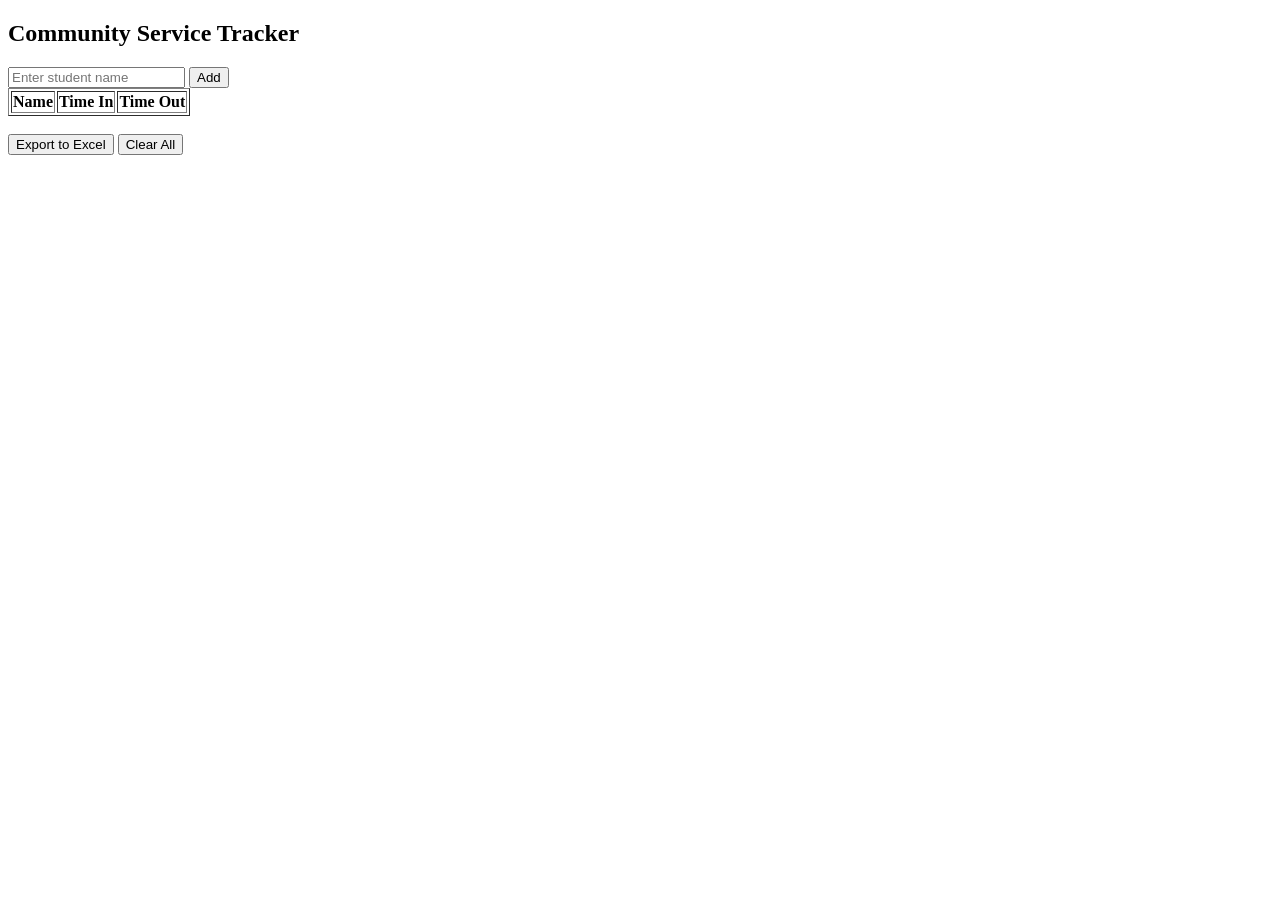
==== addlist.html @ 60f92442 "my first commit" ====
<!DOCTYPE html>
<html lang="en">
<head>
    <meta charset="UTF-8">
    <meta name="viewport" content="width=device-width, initial-scale=1.0">
    <title>Community Service Tracker</title>
    <script src="https://cdn.sheetjs.com/xlsx-latest/package/dist/xlsx.full.min.js"></script>
    

</head>

<body>
    <h2>Community Service Tracker</h2>

    <input type="text" id="studentName" placeholder="Enter student name">
    <button onclick="addStudent()">Add</button>

    <table border="1">
        <thead>
            <tr>
                <th>Name</th>
                <th>Time In</th>
                <th>Time Out</th>
            </tr>
        </thead>
        <tbody id="studentTable"></tbody>
    </table>

    <br>
    <button onclick="exportToExcel()">Export to Excel</button>
    <button onclick="clearData()">Clear All</button>
<body>
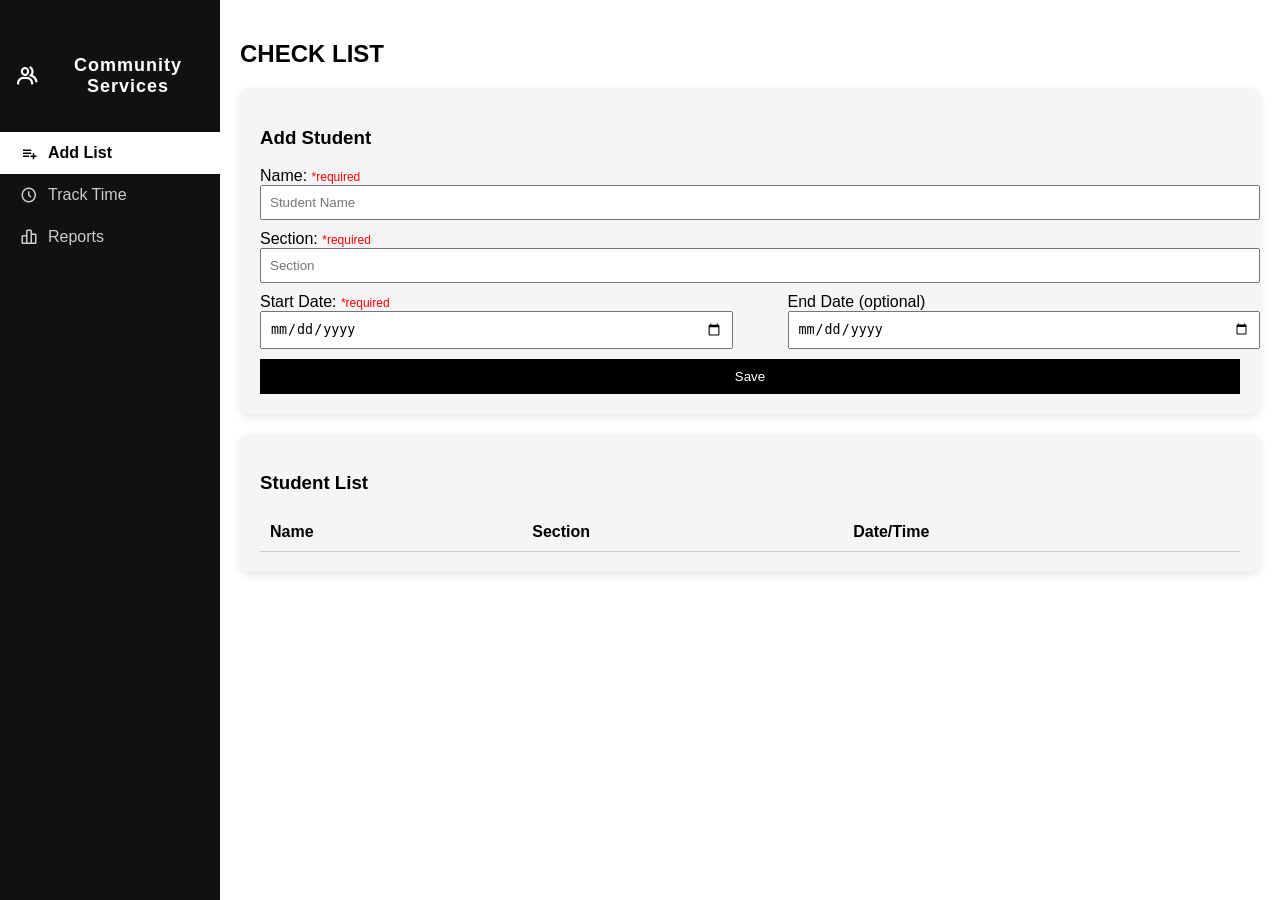
==== commit 8efda8ae: "Make check list and time in/time out page" ====
--- a/addlist.html
+++ b/addlist.html
@@ -1,33 +1,97 @@
 <!DOCTYPE html>
-<html lang="en">
+<html>
 <head>
-    <meta charset="UTF-8">
-    <meta name="viewport" content="width=device-width, initial-scale=1.0">
-    <title>Community Service Tracker</title>
-    <script src="https://cdn.sheetjs.com/xlsx-latest/package/dist/xlsx.full.min.js"></script>
-    
-
+    <title>Add List</title>
+    <link rel="stylesheet" href="addlist.css">
+    <link href='https://unpkg.com/boxicons@2.1.4/css/boxicons.min.css' rel='stylesheet'>
 </head>
-
-<body>
-    <h2>Community Service Tracker</h2>
-
-    <input type="text" id="studentName" placeholder="Enter student name">
-    <button onclick="addStudent()">Add</button>
-
-    <table border="1">
-        <thead>
-            <tr>
-                <th>Name</th>
-                <th>Time In</th>
-                <th>Time Out</th>
-            </tr>
-        </thead>
-        <tbody id="studentTable"></tbody>
-    </table>
-
-    <br>
-    <button onclick="exportToExcel()">Export to Excel</button>
-    <button onclick="clearData()">Clear All</button>
 <body>
 
+    <!-- SIDE NAV -->
+    <div class="sidenav">
+    
+        <div class="logo">
+            <i class='bx bx-group'></i>
+            <p>Community Services</p>
+        </div>
+
+        <a href="addlist.html" class="active">
+            <i class='bx bx-list-plus'></i> Add List
+        </a>
+
+        <a href="trackTime.html">
+            <i class='bx bx-time-five'></i> Track Time
+        </a>
+
+        <a href="reports.html">
+            <i class='bx bx-bar-chart-alt-2'></i> Reports
+        </a>
+
+    </div>
+
+    <!-- MAIN -->
+    <div class="main">
+        <h2>CHECK LIST</h2>
+
+        <!-- 🔷 FORM CONTAINER -->
+        <div class="form-container">
+            <h3>Add Student</h3>
+
+            <Label font-size:12px;>Name: </Label><label style="color:red; font-size:12px;">*required</label>
+            <input type="text" id="name" placeholder="Student Name">
+            
+            <Label font-size:12px;>Section: </Label><label style="color:red; font-size:12px;">*required</label>
+            <input type="text" id="section" placeholder="Section">
+            
+            <div class="date-group">
+                <div>
+                    <Label font-size:12px;>Start Date: </Label><label style="color:red; font-size:12px;">*required</label>
+                    <input type="date" id="startDate">
+                </div>
+
+                <div>
+                    <label>End Date (optional)</label>
+                    <input type="date" id="endDate">
+                </div>
+            </div>
+
+            <div id="timeContainer" style="display:none;">
+                <label>Hours (for 1-day service)</label>
+                
+                <div class="radio-group">
+                    <label><input type="radio" name="hours" value="1"> 1 hr</label>
+                    <label><input type="radio" name="hours" value="2"> 2 hrs</label>
+                    <label><input type="radio" name="hours" value="3"> 3 hrs</label>
+                    <label><input type="radio" name="hours" value="4"> 4 hrs</label>
+                    <label><input type="radio" name="hours" value="5"> 5 hrs</label>
+                    <label><input type="radio" name="hours" value="6"> 6 hrs</label>
+                    <label><input type="radio" name="hours" value="7"> 7 hrs</label>
+                    <label><input type="radio" name="hours" value="8"> 8 hrs</label>
+                </div>
+            </div>
+
+            <button onclick="addStudent()">Save</button>
+        </div>
+
+        <!-- 🔷 LIST DISPLAY -->
+        <div class="list-container">
+            <h3>Student List</h3>
+            <table>
+                <thead>
+                    <tr>
+                        <th>Name</th>
+                        <th>Section</th>
+                        <th>Date/Time</th>
+                    </tr>
+                </thead>
+                <tbody id="studentTable">
+                    <!-- JS will insert here -->
+                </tbody>
+            </table>
+        </div>
+
+    </div>
+
+    <script src="addlist.js"></script>
+</body>
+</html>
--- a/addlist.css
+++ b/addlist.css
@@ -0,0 +1,265 @@
+/* Reset */
+body {
+    margin: 0;
+    font-family: Arial, sans-serif;
+}
+
+/* Side Navigation */
+.sidenav {
+    height: 100%;
+    width: 220px;
+    position: fixed;
+    top: 0;
+    left: 0;
+    background-color: #111;
+    padding-top: 20px;
+}
+.sidenav p {
+    font-size: 30px;
+    font-weight: bold;
+    color: #fff;
+    text-align: center;
+    padding: 20px 10px;
+
+    margin: 0;
+    letter-spacing: 1px;
+    word-break: break-word;
+}
+.sidenav a {
+    display: flex;
+    align-items: center;
+    gap: 10px;
+
+    padding: 12px 20px;
+    text-decoration: none;
+    font-size: 16px;
+    color: #ccc;
+
+    transition: all 0.25s ease; /* smoother overall */
+}
+
+.sidenav a i {
+    font-size: 18px;
+    transition: transform 0.25s ease;
+}
+
+/* 🔥 Hover = pop out */
+.sidenav a:hover {
+    background-color: #575757;
+    color: white;
+
+    transform: scale(1.05); /* POP effect */
+    padding-left: 26px;
+
+    border-radius: 8px;
+    box-shadow: 0 4px 10px rgba(0,0,0,0.3);
+}
+
+.sidenav a:hover i {
+    transform: scale(1.2);
+}
+
+.sidenav a.active {
+    background-color: white;
+    color: black;
+
+    font-weight: bold; 
+}
+
+/* keep icon black when active */
+.sidenav a.active i {
+    color: black;
+}
+/* Logo */
+.logo {
+    display: flex;
+    align-items: center;
+    justify-content: center;
+    gap: 10px;
+    padding: 15px;
+}
+
+.logo i {
+    font-size: 26px;
+    color: white;
+}
+
+.logo p {
+    font-size: 18px;
+    color: white;
+    margin: 0;
+}
+
+.main {
+    margin-left: 220px;
+    padding: 20px;
+
+    animation: fadeIn 0.4s ease-in-out;
+}
+
+@keyframes fadeIn {
+    from {
+        opacity: 0;
+        transform: translateY(10px);
+    }
+    to {
+        opacity: 1;
+        transform: translateY(0);
+    }
+}
+.date-group {
+    display: flex;
+    gap: 75px;
+}
+
+.date-group div {
+    flex: 1;
+}
+.form-container, .list-container {
+    background: #f5f5f5;
+    padding: 20px;
+    margin-bottom: 20px;
+    border-radius: 10px;
+    box-shadow: 0 3px 8px rgba(0,0,0,0.1);
+}
+
+.form-container input {
+    display: block;
+    width: 100%;
+    margin-bottom: 10px;
+    padding: 8px;
+}
+
+.form-container button {
+    padding: 10px;
+    width: 100%;
+    background: black;
+    color: white;
+    border: none;
+    cursor: pointer;
+}
+
+.form-container button:hover {
+    background: #333;
+}
+
+table {
+    width: 100%;
+    border-collapse: collapse;
+}
+
+table th, table td {
+    border-bottom: 1px solid #ccc;
+    padding: 10px;
+    text-align: left;
+}
+
+.radio-group {
+    display: flex;
+    flex-wrap: wrap;
+    gap: 10px;
+    margin-bottom: 10px;
+}
+
+.radio-group label {
+    background: #ddd;
+    padding: 5px 10px;
+    border-radius: 5px;
+    cursor: pointer;
+}
+
+/* =========================
+   TRACK TIME TABLE ONLY
+========================= */
+
+.track-table {
+    width: 100%;width: 100%;
+    table-layout: fixed;border-collapse: collapse;
+    background: white;
+    border-radius: 10px;
+    overflow: hidden;
+}
+
+/* Header */
+.track-table th {
+    background: #111;
+    color: white;
+    padding: 14px;
+    text-align: left;
+    font-size: 14px;
+}
+
+/* Cells */
+.track-table td {
+    border-bottom: 1px solid #eee;
+    padding: 12px;
+    vertical-align: top;
+    font-size: 13px;
+}
+
+/* Session container (Morning / Break / Lunch blocks) */
+.track-table td div {
+    background: #f5f5f5;
+    padding: 8px;
+    margin: 0 auto 8px auto; /* centers the block */
+    border-radius: 8px;
+
+    display: flex;
+    flex-direction: column;
+    align-items: center; /* centers content inside */
+}
+.track-table td:nth-child(3),
+.track-table td:nth-child(4),
+.track-table td:nth-child(5) {
+    text-align: center;
+    vertical-align: middle;
+}
+
+.track-table th:nth-child(3),
+.track-table th:nth-child(4),
+.track-table th:nth-child(5) {
+    text-align: center;
+}
+
+.track-table th:nth-child(1),
+.track-table td:nth-child(1) {
+    width: 30%;
+}
+
+.track-table th:nth-child(2),
+.track-table td:nth-child(2) {
+    width: 10%;
+}
+
+.track-table th:nth-child(3),
+.track-table td:nth-child(3),
+.track-table th:nth-child(4),
+.track-table td:nth-child(4),
+.track-table th:nth-child(5),
+.track-table td:nth-child(5) {
+    width: 10%;
+}
+
+.track-table button {
+    display: block;
+    margin-top: 5px;
+    padding: 6px 10px;
+    font-size: 12px;
+    border: none;
+    border-radius: 5px;
+    cursor: pointer;
+    background: black;
+    color: white;
+    width: 100%;
+}
+
+/* Disabled buttons */
+.track-table button:disabled {
+    background: #aaa;
+    cursor: not-allowed;
+}
+
+/* Hover effect */
+.track-table button:hover:not(:disabled) {
+    background: #333;
+}
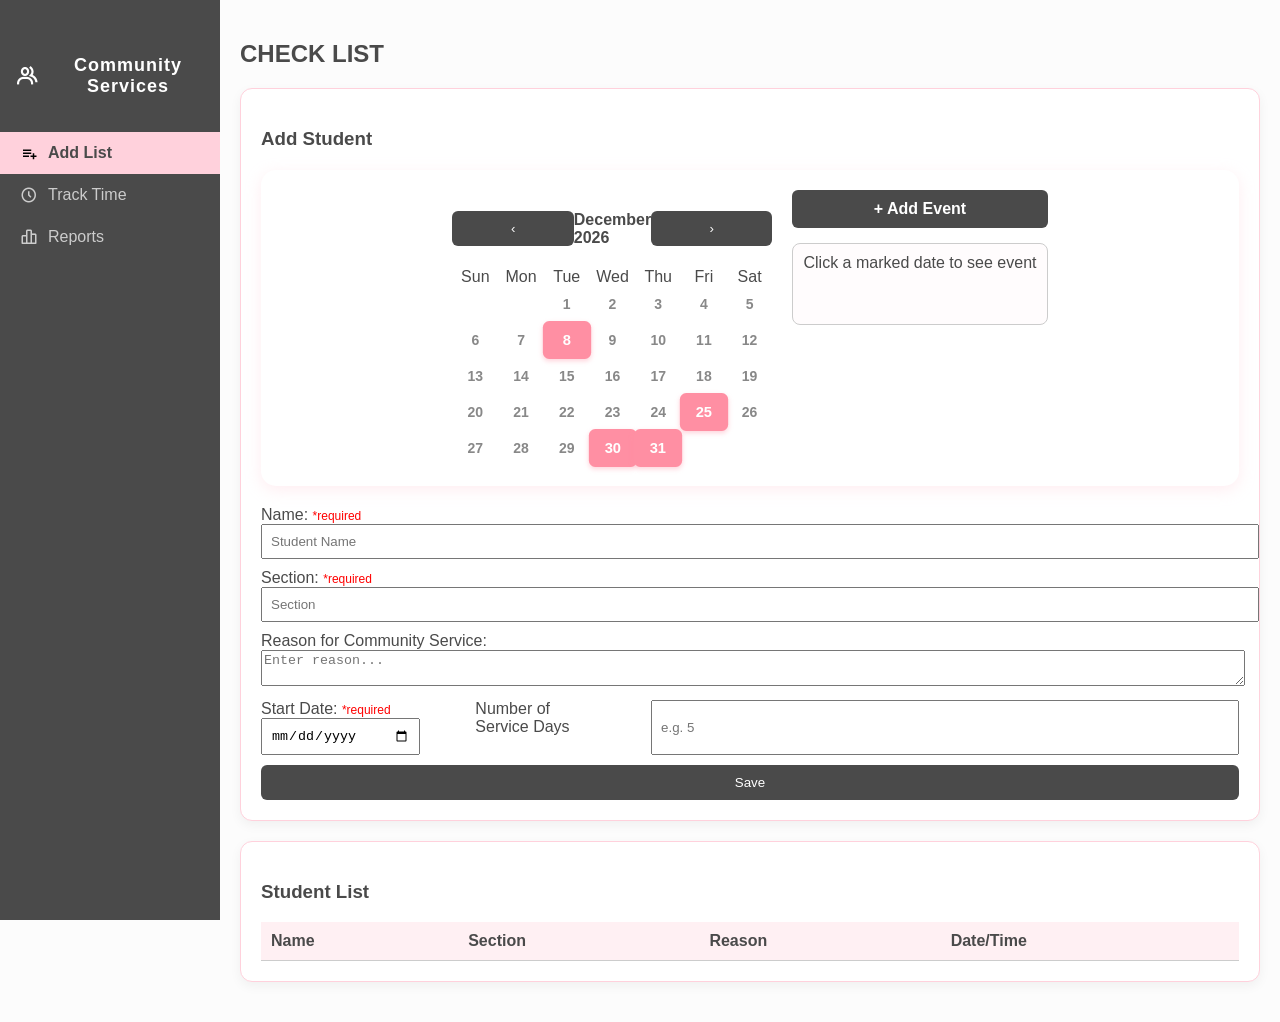
==== commit a0a9e6f2: "Updated files and added new features" ====
--- a/addlist.html
+++ b/addlist.html
@@ -33,31 +33,77 @@
     <div class="main">
         <h2>CHECK LIST</h2>
 
-        <!-- 🔷 FORM CONTAINER -->
         <div class="form-container">
             <h3>Add Student</h3>
+
+            <div class="calendar-wrapper">
+
+                <!-- CALENDAR -->
+                <div class="calendar">
+                    <div class="calendar-header">
+                        <button onclick="prevMonth()">‹</button>
+                        <h4 id="monthYear"></h4>
+                        <button onclick="nextMonth()">›</button>
+                    </div>
+
+                    <div class="calendar-days">
+                        <div>Sun</div><div>Mon</div><div>Tue</div>
+                        <div>Wed</div><div>Thu</div><div>Fri</div><div>Sat</div>
+                    </div>
+
+                    <div id="calendarDates" class="calendar-dates"></div>
+                </div>
+
+                <!-- SIDE PANEL -->
+                <div class="calendar-side">
+                    <button class="add-btn" onclick="openModal()">+ Add Event</button>
+
+                    <div id="eventDisplay" class="event-display">
+                        Click a marked date to see event
+                    </div>
+                </div>
+
+            </div>
+
+            <!-- MODAL -->
+            <div id="eventModal" class="modal">
+                <div class="modal-content">
+                    <h3>Add Event</h3>
+
+                    <p id="selectedDatesText"></p>
+
+                    <input type="text" id="eventReason" placeholder="Enter reason">
+
+                    <div class="modal-buttons">
+                        <button onclick="confirmBlock()">Confirm</button>
+                        <button onclick="closeModal()">Cancel</button>
+                    </div>
+                </div>
+            </div>
 
             <Label font-size:12px;>Name: </Label><label style="color:red; font-size:12px;">*required</label>
             <input type="text" id="name" placeholder="Student Name">
             
             <Label font-size:12px;>Section: </Label><label style="color:red; font-size:12px;">*required</label>
             <input type="text" id="section" placeholder="Section">
-            
+
+            <label>Reason for Community Service:</label>
+            <textarea id="serviceReason" placeholder="Enter reason..." style="width:100%; margin-bottom:10px;"></textarea>
+    
+    
             <div class="date-group">
                 <div>
                     <Label font-size:12px;>Start Date: </Label><label style="color:red; font-size:12px;">*required</label>
                     <input type="date" id="startDate">
                 </div>
+                <label>Number of Service Days</label>
+                <input type="number" id="numDays" min="1" placeholder="e.g. 5">
+                </div>
 
-                <div>
-                    <label>End Date (optional)</label>
-                    <input type="date" id="endDate">
-                </div>
-            </div>
+            
 
             <div id="timeContainer" style="display:none;">
                 <label>Hours (for 1-day service)</label>
-                
                 <div class="radio-group">
                     <label><input type="radio" name="hours" value="1"> 1 hr</label>
                     <label><input type="radio" name="hours" value="2"> 2 hrs</label>
@@ -73,7 +119,6 @@
             <button onclick="addStudent()">Save</button>
         </div>
 
-        <!-- 🔷 LIST DISPLAY -->
         <div class="list-container">
             <h3>Student List</h3>
             <table>
@@ -81,11 +126,11 @@
                     <tr>
                         <th>Name</th>
                         <th>Section</th>
+                        <th>Reason</th>
                         <th>Date/Time</th>
                     </tr>
                 </thead>
                 <tbody id="studentTable">
-                    <!-- JS will insert here -->
                 </tbody>
             </table>
         </div>
--- a/addlist.css
+++ b/addlist.css
@@ -1,7 +1,7 @@
-/* Reset */
 body {
     margin: 0;
-    font-family: Arial, sans-serif;
+    font-family: 'Segoe UI', Arial, sans-serif;
+    background-color: #fcfcfc;  
 }
 
 /* Side Navigation */
@@ -11,13 +11,13 @@
     position: fixed;
     top: 0;
     left: 0;
-    background-color: #111;
+    background-color: #4a4a4a;  
     padding-top: 20px;
 }
 .sidenav p {
     font-size: 30px;
     font-weight: bold;
-    color: #fff;
+    color: #ffd1dc;
     text-align: center;
     padding: 20px 10px;
 
@@ -45,10 +45,9 @@
 
 /* 🔥 Hover = pop out */
 .sidenav a:hover {
-    background-color: #575757;
-    color: white;
-
-    transform: scale(1.05); /* POP effect */
+    background-color: #ffd1dc; 
+    color: #4a4a4a; 
+    transform: scale(1.05); 
     padding-left: 26px;
 
     border-radius: 8px;
@@ -60,13 +59,11 @@
 }
 
 .sidenav a.active {
-    background-color: white;
-    color: black;
-
+    background-color: #ffd1dc;
+    color: #4a4a4a;
     font-weight: bold; 
 }
-
-/* keep icon black when active */
+ 
 .sidenav a.active i {
     color: black;
 }
@@ -93,7 +90,7 @@
 .main {
     margin-left: 220px;
     padding: 20px;
-
+    color: #4a4a4a;
     animation: fadeIn 0.4s ease-in-out;
 }
 
@@ -107,6 +104,7 @@
         transform: translateY(0);
     }
 }
+
 .date-group {
     display: flex;
     gap: 75px;
@@ -116,11 +114,12 @@
     flex: 1;
 }
 .form-container, .list-container {
-    background: #f5f5f5;
+    background: #ffffff;
     padding: 20px;
     margin-bottom: 20px;
-    border-radius: 10px;
-    box-shadow: 0 3px 8px rgba(0,0,0,0.1);
+    border-radius: 12px;
+    border: 1px solid #ffd1dc;
+    box-shadow: 0 4px 12px rgba(0,0,0,0.05);
 }
 
 .form-container input {
@@ -133,14 +132,17 @@
 .form-container button {
     padding: 10px;
     width: 100%;
-    background: black;
+    background: #4a4a4a; 
     color: white;
     border: none;
+    border-radius: 6px;
     cursor: pointer;
+    transition: background 0.3s;
 }
 
 .form-container button:hover {
-    background: #333;
+    background: #ffd1dc;
+    color: #4a4a4a;
 }
 
 table {
@@ -167,99 +169,138 @@
     border-radius: 5px;
     cursor: pointer;
 }
-
-/* =========================
-   TRACK TIME TABLE ONLY
-========================= */
-
-.track-table {
-    width: 100%;width: 100%;
-    table-layout: fixed;border-collapse: collapse;
+.calendar-wrapper {
+    display: flex;
+    justify-content: center;
+    align-items: flex-start;
+    gap: 20px;
+    margin: 20px auto;
     background: white;
+    padding: 20px;
+    border-radius: 15px;
+    box-shadow: 0 4px 15px rgba(255, 209, 220, 0.4);
+}
+
+.calendar {
+    width: 320px;
+}
+
+.calendar-header {
+    display: flex;
+    justify-content: space-between;
+    align-items: center;
+}
+
+.calendar-header h2 {
+    color: #4a4a4a;
+}
+
+.calendar-days,
+.calendar-dates {
+    display: grid;
+    grid-template-columns: repeat(7, 1fr);
+    text-align: center;
+}
+
+.calendar-dates div {
+    padding: 10px;
+    cursor: pointer;
+    border-radius: 6px;
+    transition: all 0.15s ease;
+    color: #888;
+    font-weight: bold;
+    font-size: 14px;
+}
+
+.calendar-dates div:active {
+    transform: scale(0.9);
+}
+
+.calendar-dates div:hover {
+    background: #fff0f3;
+}
+
+/* STATES */
+.weekend {
+    color: #b0b0b0;
+    pointer-events: auto; 
+}
+
+.selected {
+    background: #ffd1dc !important; /* Soft Pink */
+    color: #4a4a4a !important;
+    font-weight: bold;
+    transform: scale(1.05);
+}
+
+.blocked {
+    background: #ff8fa3 !important; /* Deep Pink (Replaces Red for Holidays) */
+    color: white !important;
+    box-shadow: 0 2px 5px rgba(255, 143, 163, 0.4);
+    transform: scale(1.05);
+}
+
+/* SIDE PANEL */
+.calendar-side {
+    display: flex;
+    flex-direction: column;
+    gap: 15px;
+}
+
+.add-btn {
+    padding: 10px;
+    font-size: 16px;
+    cursor: pointer;
+    background-color: #ffd1dc;
+    color: #4a4a4a;
+    border: 2px solid #4a4a4a;
+    font-weight: bold;
+    border-radius: 8px;
+    transition: 0.3s;
+}
+
+.add-btn:hover {
+    background-color: #4a4a4a;
+    color: white;
+}
+
+.event-display {
+    border: 2px dashed #ffd1dc;
+    background: #fffcfd;
+    color: #4a4a4a;
+    border-radius: 8px;
+    padding: 10px;
+    border: 1px solid #ccc;
+    min-height: 60px;
+}
+
+table th {
+    background-color: #fff0f3;
+    color: #4a4a4a;
+}
+
+table td {
+    border-bottom: 1px solid #eee;
+}
+/* MODAL */
+.modal {
+    display: none;
+    position: fixed;
+    top: 0; left: 0;
+    width: 100%; height: 100%;
+    background: rgba(0,0,0,0.5);
+}
+
+.modal-content {
+    background: white;
+    padding: 20px;
+    margin: 100px auto;
+    width: 300px;
     border-radius: 10px;
-    overflow: hidden;
-}
-
-/* Header */
-.track-table th {
-    background: #111;
-    color: white;
-    padding: 14px;
-    text-align: left;
-    font-size: 14px;
-}
-
-/* Cells */
-.track-table td {
-    border-bottom: 1px solid #eee;
-    padding: 12px;
-    vertical-align: top;
-    font-size: 13px;
-}
-
-/* Session container (Morning / Break / Lunch blocks) */
-.track-table td div {
-    background: #f5f5f5;
-    padding: 8px;
-    margin: 0 auto 8px auto; /* centers the block */
-    border-radius: 8px;
-
-    display: flex;
-    flex-direction: column;
-    align-items: center; /* centers content inside */
-}
-.track-table td:nth-child(3),
-.track-table td:nth-child(4),
-.track-table td:nth-child(5) {
-    text-align: center;
-    vertical-align: middle;
-}
-
-.track-table th:nth-child(3),
-.track-table th:nth-child(4),
-.track-table th:nth-child(5) {
-    text-align: center;
-}
-
-.track-table th:nth-child(1),
-.track-table td:nth-child(1) {
-    width: 30%;
-}
-
-.track-table th:nth-child(2),
-.track-table td:nth-child(2) {
-    width: 10%;
-}
-
-.track-table th:nth-child(3),
-.track-table td:nth-child(3),
-.track-table th:nth-child(4),
-.track-table td:nth-child(4),
-.track-table th:nth-child(5),
-.track-table td:nth-child(5) {
-    width: 10%;
-}
-
-.track-table button {
-    display: block;
-    margin-top: 5px;
-    padding: 6px 10px;
-    font-size: 12px;
-    border: none;
-    border-radius: 5px;
-    cursor: pointer;
-    background: black;
-    color: white;
-    width: 100%;
-}
-
-/* Disabled buttons */
-.track-table button:disabled {
-    background: #aaa;
-    cursor: not-allowed;
-}
-
-/* Hover effect */
-.track-table button:hover:not(:disabled) {
-    background: #333;
+}
+
+.modal-buttons {
+    display: flex;
+    justify-content: space-between;
+    margin-top: 10px;
 }
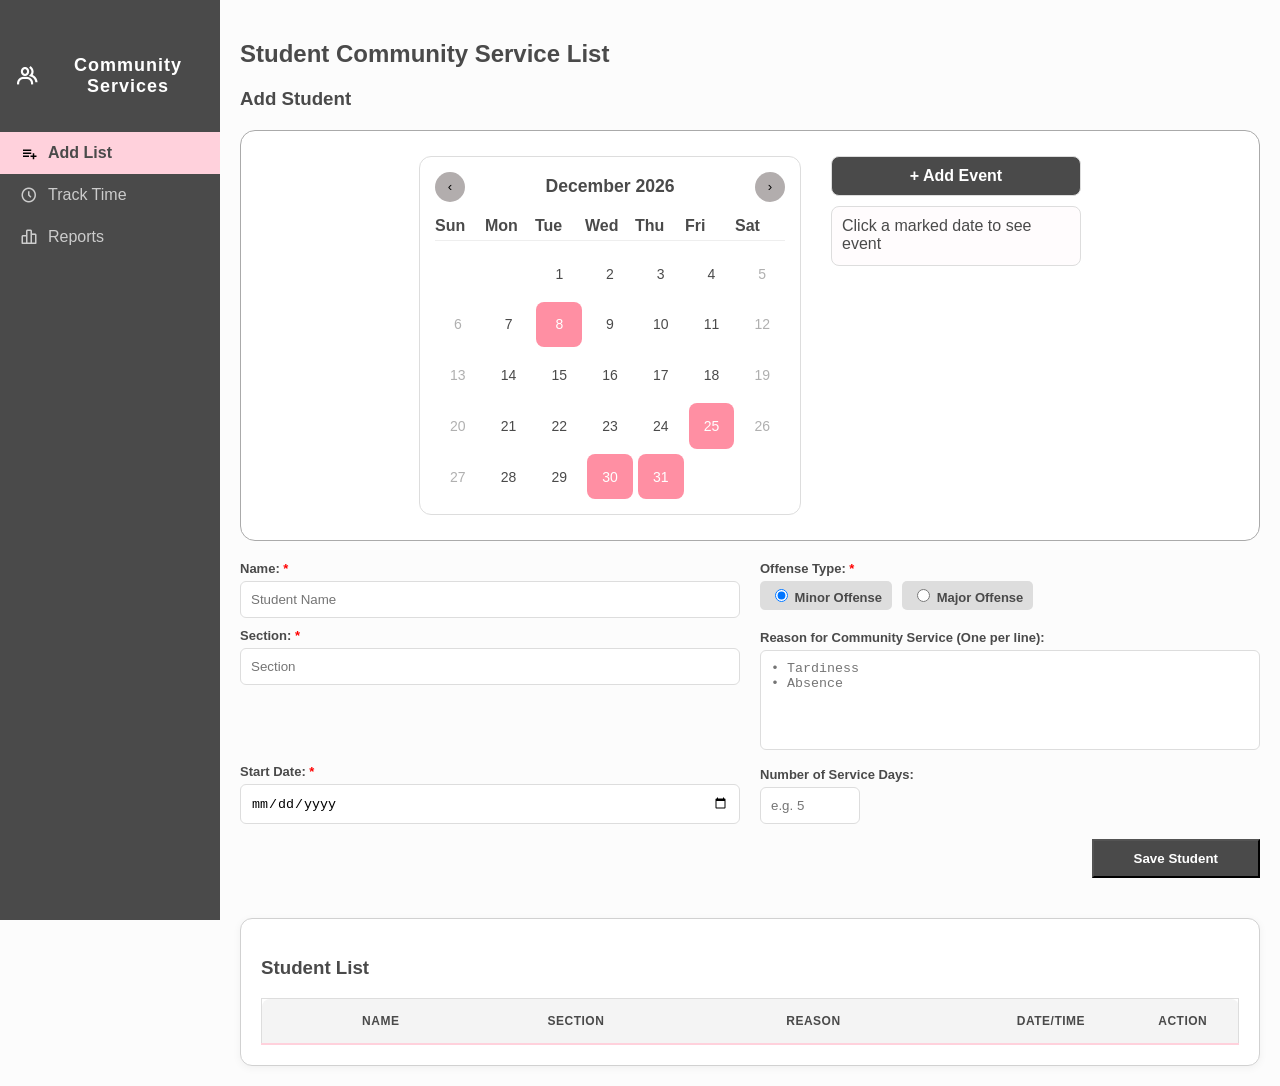
==== commit 366d6d0e: "Fix css for the Addlist page" ====
--- a/addlist.html
+++ b/addlist.html
@@ -29,16 +29,15 @@
 
     </div>
 
-    <!-- MAIN -->
     <div class="main">
-        <h2>CHECK LIST</h2>
+        <h2>Student Community Service List</h2>
 
         <div class="form-container">
             <h3>Add Student</h3>
 
             <div class="calendar-wrapper">
 
-                <!-- CALENDAR -->
+
                 <div class="calendar">
                     <div class="calendar-header">
                         <button onclick="prevMonth()">‹</button>
@@ -54,7 +53,6 @@
                     <div id="calendarDates" class="calendar-dates"></div>
                 </div>
 
-                <!-- SIDE PANEL -->
                 <div class="calendar-side">
                     <button class="add-btn" onclick="openModal()">+ Add Event</button>
 
@@ -81,26 +79,38 @@
                 </div>
             </div>
 
-            <Label font-size:12px;>Name: </Label><label style="color:red; font-size:12px;">*required</label>
-            <input type="text" id="name" placeholder="Student Name">
-            
-            <Label font-size:12px;>Section: </Label><label style="color:red; font-size:12px;">*required</label>
-            <input type="text" id="section" placeholder="Section">
+            <div class="form-grid">
+                <div class="left-col">
+                    <label>Name: <span style="color:red;">*</span></label>
+                    <input type="text" id="name" placeholder="Student Name">
 
-            <label>Reason for Community Service:</label>
-            <textarea id="serviceReason" placeholder="Enter reason..." style="width:100%; margin-bottom:10px;"></textarea>
+                    <label style="margin-top: 10px;">Section: <span style="color:red;">*</span></label>
+                    <input type="text" id="section" placeholder="Section">
+                </div>
+
+                <div class="right-col">
+                    <label>Offense Type: <span style="color:red;">*</span></label>
+                    <div class="radio-group" style="margin-bottom: 15px;">
+                        <label><input type="radio" name="offenseType" value="Minor" checked> Minor Offense</label>
+                        <label><input type="radio" name="offenseType" value="Major"> Major Offense</label>
+                    </div>
+
+                    <label>Reason for Community Service (One per line):</label>
+                    <textarea id="serviceReason" placeholder="• Tardiness&#10;• Absence"></textarea>
+                </div>
+            </div>
+        
     
-    
-            <div class="date-group">
-                <div>
-                    <Label font-size:12px;>Start Date: </Label><label style="color:red; font-size:12px;">*required</label>
+            <div class="date-row">
+                <div class="input-group">
+                    <label>Start Date: <span style="color:red;">*</span></label>
                     <input type="date" id="startDate">
                 </div>
-                <label>Number of Service Days</label>
-                <input type="number" id="numDays" min="1" placeholder="e.g. 5">
+                <div class="input-group">
+                    <label>Number of Service Days:</label>
+                    <input type="number" id="numDays" min="1" placeholder="e.g. 5">
                 </div>
-
-            
+            </div>
 
             <div id="timeContainer" style="display:none;">
                 <label>Hours (for 1-day service)</label>
@@ -116,7 +126,9 @@
                 </div>
             </div>
 
-            <button onclick="addStudent()">Save</button>
+            <div class="save-btn-container">
+                <button class="save-btn" onclick="addStudent()">Save Student</button>
+            </div>
         </div>
 
         <div class="list-container">
@@ -128,7 +140,7 @@
                         <th>Section</th>
                         <th>Reason</th>
                         <th>Date/Time</th>
-                    </tr>
+                        <th>Action</th> </tr>
                 </thead>
                 <tbody id="studentTable">
                 </tbody>
--- a/addlist.css
+++ b/addlist.css
@@ -4,7 +4,6 @@
     background-color: #fcfcfc;  
 }
 
-/* Side Navigation */
 .sidenav {
     height: 100%;
     width: 220px;
@@ -35,7 +34,7 @@
     font-size: 16px;
     color: #ccc;
 
-    transition: all 0.25s ease; /* smoother overall */
+    transition: all 0.25s ease;  
 }
 
 .sidenav a i {
@@ -43,7 +42,6 @@
     transition: transform 0.25s ease;
 }
 
-/* 🔥 Hover = pop out */
 .sidenav a:hover {
     background-color: #ffd1dc; 
     color: #4a4a4a; 
@@ -67,7 +65,7 @@
 .sidenav a.active i {
     color: black;
 }
-/* Logo */
+
 .logo {
     display: flex;
     align-items: center;
@@ -113,47 +111,69 @@
 .date-group div {
     flex: 1;
 }
-.form-container, .list-container {
-    background: #ffffff;
-    padding: 20px;
-    margin-bottom: 20px;
-    border-radius: 12px;
-    border: 1px solid #ffd1dc;
-    box-shadow: 0 4px 12px rgba(0,0,0,0.05);
-}
-
-.form-container input {
+
+.form-grid {
+    display: grid;
+    grid-template-columns: 1fr 1fr;
+    gap: 20px;
+    margin-bottom: 10px; 
+}
+
+.form-container label {
+    font-size: 13px;
+    font-weight: bold;
     display: block;
+    margin-bottom: 5px;
+}
+
+.form-container input[type="text"],
+.form-container input[type="date"],
+.form-container input[type="number"],
+.form-container textarea {
     width: 100%;
-    margin-bottom: 10px;
-    padding: 8px;
-}
-
-.form-container button {
     padding: 10px;
-    width: 100%;
-    background: #4a4a4a; 
+    border: 1px solid #ddd;
+    border-radius: 6px;
+    box-sizing: border-box; 
+}
+
+#serviceReason {
+    height: 100px; 
+    resize: none;
+}
+
+.date-row {
+    display: flex;
+    gap: 20px;
+    align-items: flex-end;
+    margin-top: 0; 
+    margin-bottom: 15px; 
+}
+
+.date-row .input-group {
+    flex: 1;
+}
+
+#numDays {
+    width: 100px !important; 
+}
+
+.save-btn-container {
+    text-align: right; 
+}
+
+.form-container .save-btn {
+    width: auto;
+    padding: 10px 40px;
+    font-weight: bold;
+    background: #4a4a4a;
     color: white;
-    border: none;
-    border-radius: 6px;
-    cursor: pointer;
-    transition: background 0.3s;
-}
-
-.form-container button:hover {
-    background: #ffd1dc;
-    color: #4a4a4a;
-}
-
-table {
-    width: 100%;
-    border-collapse: collapse;
-}
-
-table th, table td {
-    border-bottom: 1px solid #ccc;
-    padding: 10px;
-    text-align: left;
+}
+
+.left-col {
+    display: flex;
+    flex-direction: column;
+    justify-content: flex-start;
 }
 
 .radio-group {
@@ -171,44 +191,73 @@
 }
 .calendar-wrapper {
     display: flex;
+    flex-wrap: wrap;
     justify-content: center;
     align-items: flex-start;
-    gap: 20px;
-    margin: 20px auto;
-    background: white;
-    padding: 20px;
+    gap: 30px;
+    margin: 20px 0;
+    padding: 25px;
+    background: #fff;
     border-radius: 15px;
-    box-shadow: 0 4px 15px rgba(255, 209, 220, 0.4);
+    border: 1px solid #aaaaaa;
 }
 
 .calendar {
-    width: 320px;
+    width: 350px; 
+    background: #fff;
+    border: 1px solid #ddd; 
+    padding: 15px;
+    border-radius: 12px;
 }
 
 .calendar-header {
     display: flex;
     justify-content: space-between;
     align-items: center;
-}
-
-.calendar-header h2 {
-    color: #4a4a4a;
-}
-
-.calendar-days,
+    margin-bottom: 15px;
+}
+.calendar-header button {
+    background: #b2adad;
+    border: none;
+    border-radius: 50%;
+    width: 30px;
+    height: 30px;
+    cursor: pointer;
+    transition: 0.2s;
+}
+
+.calendar-header button:hover {
+    background: #ffd1dc;
+}
+
+.calendar-header h4 {
+    margin: 0;
+    font-size: 1.1rem;
+    color: #4a4a4a;
+}
+.calendar-days {
+    display: grid;
+    grid-template-columns: repeat(7, 1fr);
+    font-weight: bold;
+    color: #4a4a4a;
+    margin-bottom: 10px;
+    border-bottom: 1px solid #eee;
+    padding-bottom: 5px;
+}
 .calendar-dates {
     display: grid;
     grid-template-columns: repeat(7, 1fr);
-    text-align: center;
+    gap: 5px; 
 }
 
 .calendar-dates div {
-    padding: 10px;
+    aspect-ratio: 1 / 1; 
+    display: flex;
+    align-items: center;
+    justify-content: center;
     cursor: pointer;
-    border-radius: 6px;
-    transition: all 0.15s ease;
-    color: #888;
-    font-weight: bold;
+    border-radius: 8px;
+    transition: all 0.2s ease;
     font-size: 14px;
 }
 
@@ -220,87 +269,172 @@
     background: #fff0f3;
 }
 
-/* STATES */
 .weekend {
     color: #b0b0b0;
     pointer-events: auto; 
 }
 
 .selected {
-    background: #ffd1dc !important; /* Soft Pink */
+    background-color: #ffd1dc !important;
     color: #4a4a4a !important;
-    font-weight: bold;
-    transform: scale(1.05);
 }
 
 .blocked {
-    background: #ff8fa3 !important; /* Deep Pink (Replaces Red for Holidays) */
+    background-color: #ff8fa3 !important;
     color: white !important;
-    box-shadow: 0 2px 5px rgba(255, 143, 163, 0.4);
-    transform: scale(1.05);
-}
-
-/* SIDE PANEL */
+}
+
 .calendar-side {
+    width: 250px;
     display: flex;
     flex-direction: column;
-    gap: 15px;
+    gap: 10px; 
 }
 
 .add-btn {
+    width: 100%;
     padding: 10px;
     font-size: 16px;
     cursor: pointer;
-    background-color: #ffd1dc;
-    color: #4a4a4a;
-    border: 2px solid #4a4a4a;
+    background-color: #4a4a4a;
+    color: white;
+    border: 1px solid #ddd; 
     font-weight: bold;
     border-radius: 8px;
     transition: 0.3s;
+    box-sizing: border-box;
 }
 
 .add-btn:hover {
-    background-color: #4a4a4a;
-    color: white;
+    background-color: #ffd1dc;
+    color: #4a4a4a;
 }
 
 .event-display {
-    border: 2px dashed #ffd1dc;
+    width: 100%;
+    box-sizing: border-box;
+    border: 1px solid #ddd;
     background: #fffcfd;
     color: #4a4a4a;
     border-radius: 8px;
     padding: 10px;
-    border: 1px solid #ccc;
     min-height: 60px;
 }
 
+.list-container {
+    overflow-x: auto;
+    margin-top: 40px; 
+    padding: 20px;
+    background: #fff;
+    border: 1px solid #d1d1d1;
+    border-radius: 12px;
+    box-shadow: 0 2px 8px rgba(0,0,0,0.05);
+}
+
+table {
+    width: 100%;
+    border-collapse: collapse;
+    table-layout: fixed;
+    border: 1px solid #ddd;
+}
+
+table th:nth-child(1), table td:nth-child(1) { width: 25%; } 
+table th:nth-child(2), table td:nth-child(2) { width: 15%; } 
+table th:nth-child(3), table td:nth-child(3) { width: 35%; } 
+table th:nth-child(4), table td:nth-child(4) { width: 15%; } 
+table th:nth-child(5), table td:nth-child(5) { width: 10%; } 
+
 table th {
-    background-color: #fff0f3;
-    color: #4a4a4a;
+    background-color: #f4f4f4; 
+    color: #4a4a4a;
+    font-weight: 700;
+    border-bottom: 2px solid #ccc;
+    text-transform: uppercase;
+    font-size: 12px;
+    letter-spacing: 0.5px;
+    padding: 15px;
+    border-bottom: 2px solid #ffd1dc;
 }
 
 table td {
-    border-bottom: 1px solid #eee;
-}
-/* MODAL */
+    padding: 15px;
+    color: #666;
+    border-bottom: 1px solid #f0f0f0;
+    vertical-align: middle;
+    word-wrap: break-word; 
+    overflow: hidden;
+    text-overflow: ellipsis;
+}
+
+table tbody tr:nth-child(even) {
+    background-color: #fafafa;
+}
+
+table tbody tr:hover {
+    background-color: #f1f1f1;
+}
+table th:first-child { border-radius: 8px 0 0 0; }
+table th:last-child { border-radius: 0 8px 0 0; }
+
+table td:nth-child(3) {
+    max-width: 300px; 
+    white-space: pre-line;  
+    text-align: left;
+    vertical-align: top;
+    overflow: visible;
+    text-overflow: clip;
+}
+
+.offense-tag {
+    font-size: 10px;
+    font-weight: bold;
+    padding: 2px 6px;
+    border-radius: 4px;
+    display: inline-block;
+    margin-bottom: 5px;
+    text-transform: uppercase;
+}
+.tag-minor { background: #e3f2fd; color: #1976d2; }
+.tag-major { background: #ffebee; color: #d32f2f; }
+
 .modal {
-    display: none;
+    display: none; 
     position: fixed;
-    top: 0; left: 0;
-    width: 100%; height: 100%;
-    background: rgba(0,0,0,0.5);
+    z-index: 1000;
+    left: 0;
+    top: 0;
+    width: 100%;
+    height: 100%;
+    background-color: rgba(0,0,0,0.5);
+    backdrop-filter: blur(2px);  
 }
 
 .modal-content {
-    background: white;
-    padding: 20px;
-    margin: 100px auto;
-    width: 300px;
-    border-radius: 10px;
-}
-
-.modal-buttons {
-    display: flex;
-    justify-content: space-between;
-    margin-top: 10px;
+    background-color: #fff;
+    margin: 15% auto;  
+    padding: 25px;
+    border-radius: 12px;
+    width: 350px;
+    box-shadow: 0 10px 30px rgba(0,0,0,0.2);
+    border: 1px solid #ffd1dc;
+}
+
+.modal-content h3 {
+    margin-top: 0;
+    color: #4a4a4a;
+}
+ 
+.delete-btn {
+    background-color: #ff8fa3;
+    color: white;
+    border: none;
+    padding: 6px 12px;
+    border-radius: 4px;
+    cursor: pointer;
+    font-size: 13px;
+    transition: background 0.3s;
+}
+
+.delete-btn:hover {
+    background-color: #ff4d6d;
 }
